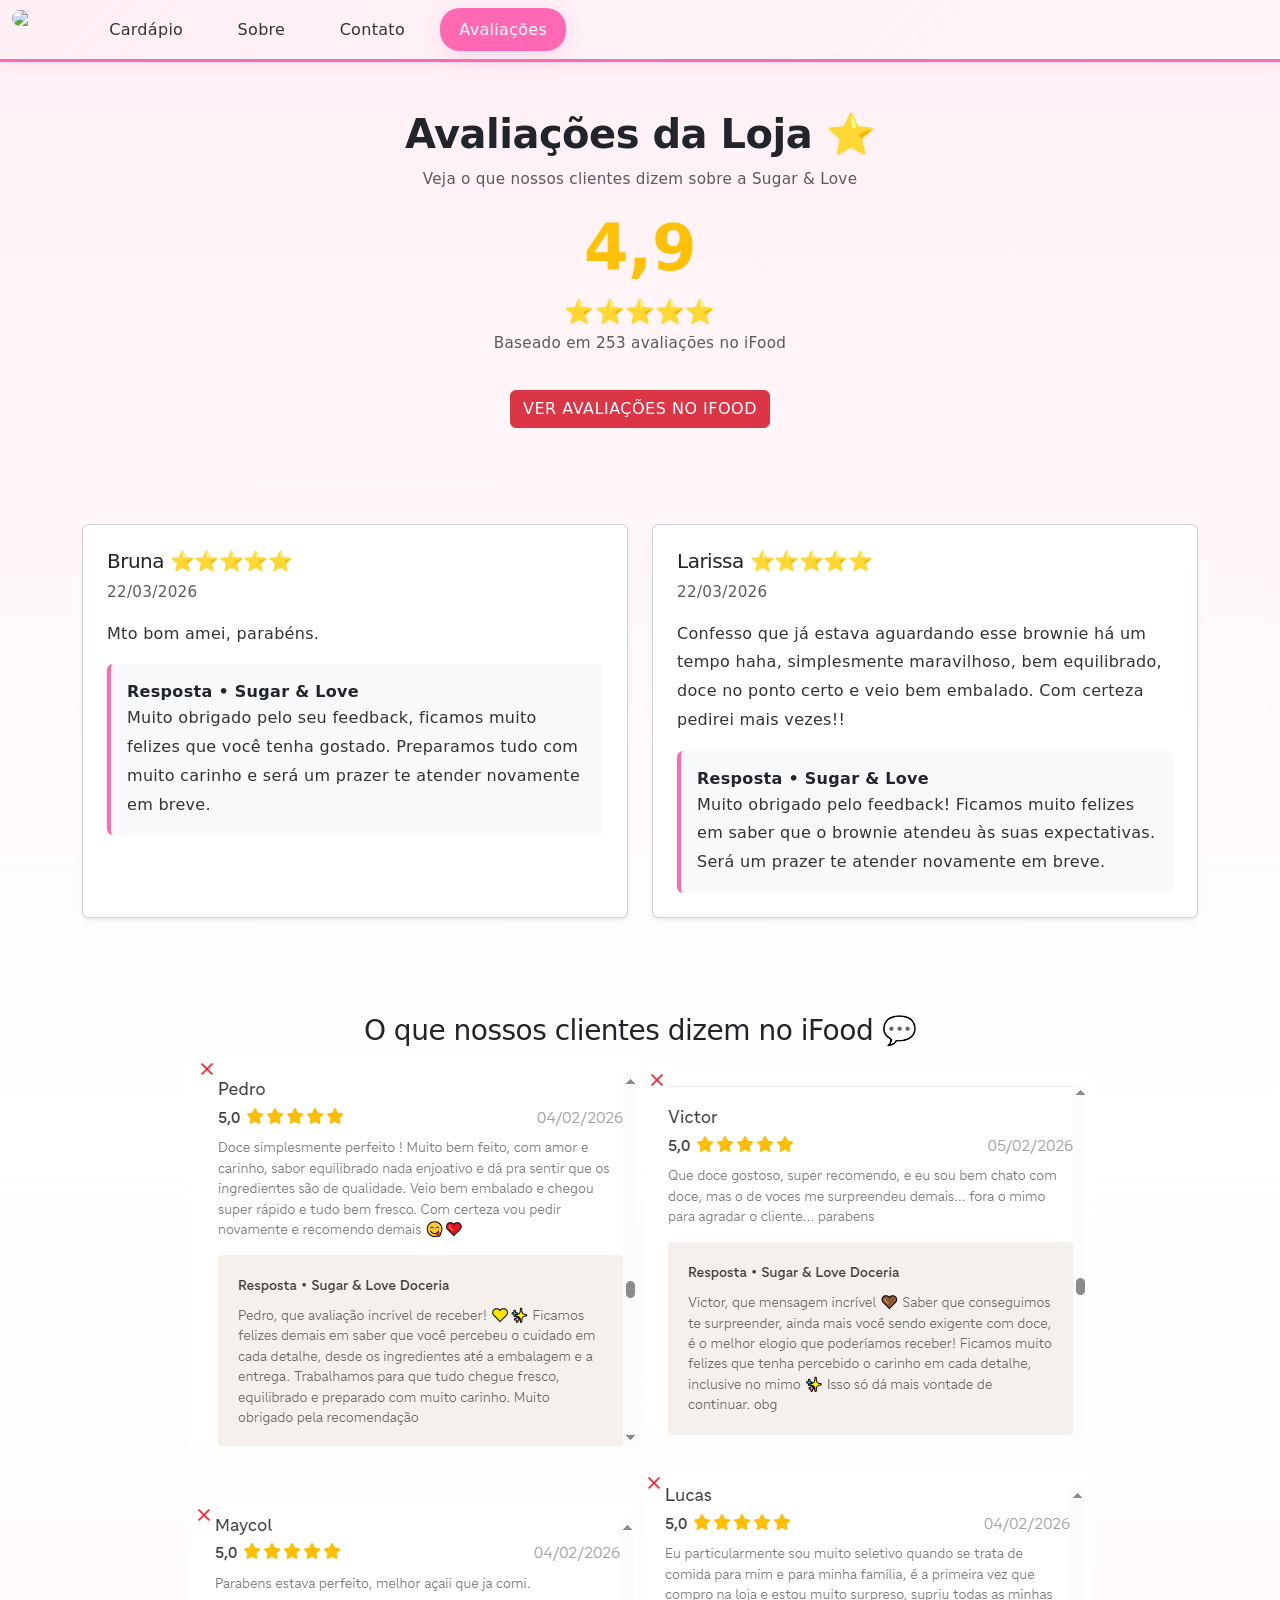
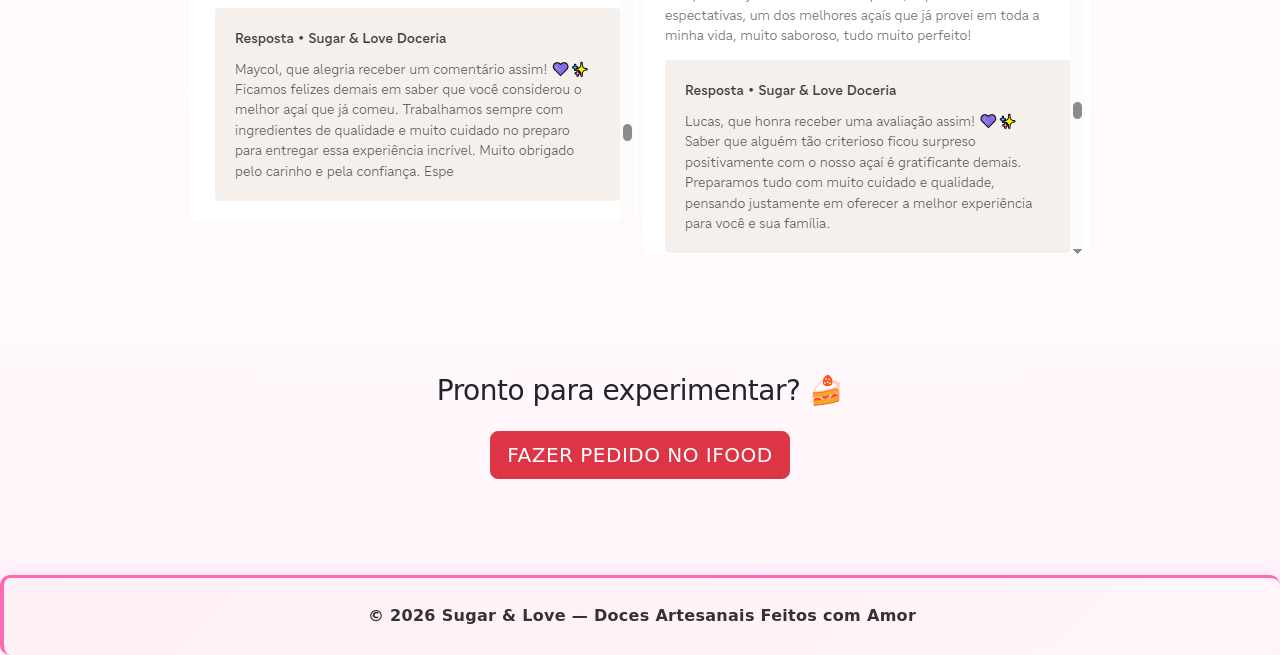
==== avaliacao.html @ f646b793 "Salvando versão 1.0" ====
<!DOCTYPE html>
<html lang="pt-br">
<head>
<meta charset="UTF-8">
<meta name="viewport" content="width=device-width, initial-scale=1.0">
<title>Sugar & Love</title>

<link rel="stylesheet" href="style.css">
<link href="https://cdn.jsdelivr.net/npm/bootstrap@5.3.8/dist/css/bootstrap.min.css" rel="stylesheet">
</head>

<body>

<!-- NAVBAR -->
<nav class="navbar navbar-expand-lg bg-body-tertiary">
  <div class="container-fluid">

    <img src="https://static.ifood-static.com.br/image/upload/t_thumbnail/logosgde/5c410f8b-b0fc-47ad-8685-6203dd78e1ed/202511262224_t5Yu_7.png"
    style="width:70px;">

    <button class="navbar-toggler" data-bs-toggle="collapse" data-bs-target="#nav">
      <span class="navbar-toggler-icon"></span>
    </button>

    <div class="collapse navbar-collapse" id="nav">
      <ul class="navbar-nav me-auto">
        <li class="nav-item"><a class="nav-link" href="index.html">Cardápio</a></li>
        <li class="nav-item"><a class="nav-link" href="sobre.html">Sobre</a></li>
        <li class="nav-item"><a class="nav-link" href="contato.html">Contato</a></li>
        <li class="nav-item"><a class="nav-link active" href="avaliacao.html">Avaliações</a></li>
      </ul>
    </div>

  </div>
</nav>


<!-- NOTA GERAL -->
<section class="container text-center py-5">

    <h1 class="fw-bold">Avaliações da Loja ⭐</h1>
    <p class="text-muted">Veja o que nossos clientes dizem sobre a Sugar & Love</p>

    <h2 class="display-3 fw-bold text-warning">4,9</h2>
    <div style="font-size:24px;">⭐⭐⭐⭐⭐</div>
    <p class="text-muted">Baseado em 253 avaliações no iFood</p>

    <a href="https://www.ifood.com.br/delivery/sao-paulo-sp/sugar--love-doceria-jardim-vaz-de-lima/5c410f8b-b0fc-47ad-8685-6203dd78e1ed"
       target="_blank"
       class="btn btn-danger mt-3">
       Ver avaliações no iFood
    </a>

</section>


<!-- AVALIAÇÕES -->
<section class="container pb-5">

<div class="row g-4">

<!-- Avaliação 1 -->
<div class="col-md-6">
<div class="card shadow-sm p-4 h-100">

<h5>Bruna ⭐⭐⭐⭐⭐</h5>
<small class="text-muted">22/03/2026</small>

<p class="mt-3">
Mto bom amei, parabéns.
</p>

<div class="bg-light p-3 rounded">
<strong>Resposta • Sugar & Love</strong>
<p class="mb-0">
Muito obrigado pelo seu feedback, ficamos muito felizes que você tenha gostado.
Preparamos tudo com muito carinho e será um prazer te atender novamente em breve.
</p>
</div>

</div>
</div>


<!-- Avaliação 2 -->
<div class="col-md-6">
<div class="card shadow-sm p-4 h-100">

<h5>Larissa ⭐⭐⭐⭐⭐</h5>
<small class="text-muted">22/03/2026</small>

<p class="mt-3">
Confesso que já estava aguardando esse brownie há um tempo haha,
simplesmente maravilhoso, bem equilibrado, doce no ponto certo
e veio bem embalado. Com certeza pedirei mais vezes!!
</p>

<div class="bg-light p-3 rounded">
<strong>Resposta • Sugar & Love</strong>
<p class="mb-0">
Muito obrigado pelo feedback! Ficamos muito felizes em saber que o brownie
atendeu às suas expectativas. Será um prazer te atender novamente em breve.
</p>
</div>

</div>
</div>

</div>

</section>


<section class="container text-center py-5">

<h3>O que nossos clientes dizem no iFood 💬</h3>

<img src="img/avaliação1.png" >
<img src="img/avaliação3.png" >
<img src="img/avaliação2.png" >
<img src="img/avaliação4.png" >

</section>


<!-- CTA FINAL -->
<section class="text-center pb-5">
<h3>Pronto para experimentar? 🍰</h3>
<a href="https://www.ifood.com.br/delivery/sao-paulo-sp/sugar--love-doceria-jardim-vaz-de-lima/5c410f8b-b0fc-47ad-8685-6203dd78e1ed"
class="btn btn-lg btn-danger mt-3" target="_blank">
Fazer Pedido no iFood
</a>
</section>


<footer class="text-center py-4 bg-light">
<p class="mb-0">© 2026 Sugar & Love — Doces Artesanais Feitos com Amor</p>
</footer>


<script src="https://cdn.jsdelivr.net/npm/bootstrap@5.3.8/dist/js/bootstrap.bundle.min.js"></script>

</body>
</html>
---- style.css ----
/* ========================================
   SUGAR & LOVE - STYLESHEET PINK DREAM
   ======================================== */

:root {
  --cor-rosa-principal: #FF69B4;
  --cor-rosa-claro: #FFB6D9;
  --cor-rosa-muito-claro: #FFF0F5;
  --cor-rosa-escuro: #E75480;
  --cor-rosa-medio: #FF85C0;
  --cor-branco: #FFFFFF;
  --cor-cinza-claro: #F5F5F5;
  --cor-cinza: #888888;
  --cor-texto: #333333;
  --cor-acento: #FFD700;
  --sombra-leve: 0 2px 10px rgba(255, 105, 180, 0.15);
  --sombra-media: 0 5px 20px rgba(255, 105, 180, 0.2);
  --sombra-forte: 0 10px 30px rgba(255, 105, 180, 0.25);
}

*, *::before, *::after {
  box-sizing: border-box;
}

html { scroll-behavior: smooth; }

body {
  font-family: 'Poppins', 'Segoe UI', Tahoma, Geneva, Verdana, sans-serif;
  background: linear-gradient(180deg, var(--cor-rosa-muito-claro) 0%, var(--cor-branco) 50%, #FFF5FA 100%);
  color: var(--cor-texto);
  line-height: 1.6;
  letter-spacing: 0.3px;
  min-height: 100vh;
}

/* TIPOGRAFIA */
h1, h2, h3, h4, h5, h6 {
  font-weight: 800;
  color: var(--cor-rosa-principal);
  margin-bottom: 1.2rem;
  letter-spacing: -0.5px;
}
h1 { font-size: 2.8rem; }
h2 { font-size: 2.2rem; }
h3 { font-size: 1.6rem; }
h4 { font-size: 1.3rem; }
h5 { font-size: 1.1rem; }

p {
  color: var(--cor-texto);
  margin-bottom: 1rem;
  line-height: 1.8;
  font-size: 1rem;
}

a {
  color: var(--cor-rosa-principal);
  text-decoration: none;
  transition: all 0.3s ease;
}
a:hover {
  color: var(--cor-rosa-escuro);
  text-decoration: underline;
}

/* NAVBAR */
.navbar {
  background: linear-gradient(135deg, var(--cor-rosa-muito-claro) 0%, #FFF5FA 100%);
  border-bottom: 3px solid var(--cor-rosa-principal);
  box-shadow: var(--sombra-leve);
  padding: 1rem 0;
  position: sticky;
  top: 0;
  z-index: 1000;
}
.navbar-brand {
  font-weight: 800;
  color: var(--cor-rosa-principal) !important;
  font-size: 1.6rem;
  margin-left: 1rem;
  text-transform: uppercase;
  letter-spacing: 1px;
}
.nav-link {
  color: var(--cor-texto) !important;
  font-weight: 700;
  margin: 0 0.5rem;
  padding: 0.6rem 1.2rem !important;
  border-radius: 20px;
  transition: all 0.3s ease;
  font-size: 0.95rem;
}
.nav-link:hover {
  background-color: var(--cor-rosa-claro);
  color: var(--cor-rosa-principal) !important;
  transform: translateY(-2px);
}
.nav-link.active {
  color: var(--cor-branco) !important;
  background-color: var(--cor-rosa-principal);
  box-shadow: var(--sombra-media);
}
.navbar-toggler { border: 2px solid var(--cor-rosa-principal); }
.navbar-toggler:focus { box-shadow: 0 0 0 0.25rem rgba(255,105,180,0.25); }

/* BOTÕES */
.btn {
  font-weight: 700;
  border-radius: 30px;
  padding: 0.7rem 1.8rem;
  transition: all 0.3s ease;
  text-transform: uppercase;
  letter-spacing: 0.5px;
  font-size: 0.9rem;
  cursor: pointer;
}
.btn-primary { background-color: var(--cor-rosa-principal); color: white; border: none; }
.btn-primary:hover { background-color: var(--cor-rosa-escuro); transform: translateY(-3px); box-shadow: var(--sombra-media); color: white; }
.btn-danger { background-color: #FF6B6B; color: white; border: none; }
.btn-danger:hover { background-color: #FF5252; transform: translateY(-3px); box-shadow: var(--sombra-media); color: white; }
.btn-success { background-color: #66BB6A; color: white; border: none; }
.btn-success:hover { background-color: #4CAF50; transform: translateY(-3px); box-shadow: var(--sombra-media); color: white; }
.btn-outline-dark {
  color: var(--cor-rosa-principal);
  border: 2px solid var(--cor-rosa-principal);
  background-color: transparent;
}
.btn-outline-dark:hover {
  background-color: var(--cor-rosa-principal);
  color: white;
  transform: translateY(-3px);
  box-shadow: var(--sombra-media);
}
.btn-lg { padding: 0.9rem 2.2rem; font-size: 1.05rem; }

/* CARDS */
.card {
  border: 2px solid var(--cor-rosa-claro);
  border-radius: 15px;
  overflow: hidden;
  transition: all 0.3s ease;
  background-color: var(--cor-branco);
  box-shadow: var(--sombra-leve);
  animation: fadeIn 0.5s ease-out;
}
.card:hover {
  transform: translateY(-8px);
  box-shadow: var(--sombra-forte);
  border-color: var(--cor-rosa-principal);
}
.card-img-top {
  height: 250px;
  object-fit: cover;
  border-bottom: 3px solid var(--cor-rosa-claro);
  transition: transform 0.3s ease;
}
.card:hover .card-img-top { transform: scale(1.05); }
.card-title { color: var(--cor-rosa-principal); font-weight: 800; font-size: 1.2rem; }
.card-text { color: var(--cor-texto); font-size: 0.95rem; line-height: 1.7; }

/* Cards lado a lado no cardápio (index) */
.cards-wrapper {
  display: flex;
  flex-wrap: wrap;
  gap: 2rem;
  padding: 1rem;
  justify-content: center;
}
.cards-wrapper > .card {
  flex: 1 1 calc(33.333% - 2rem);
  min-width: 280px;
  max-width: 400px;
}

/* CAROUSEL */
/* Desktop */
.carousel-item img {
  height: 800px;
  object-fit: cover;
  border: 3px solid var(--cor-rosa-claro);
}

/* Celular */
@media (max-width: 768px) {
  .carousel-item img {
    height: 200px; /* menor no mobile */
  }
}

/* SEÇÕES */
section { padding: 3rem 0; }
.container { max-width: 1200px; }

/* FOOTER */
footer {
  background: linear-gradient(135deg, var(--cor-rosa-muito-claro) 0%, #FFF5FA 100%);
  border-top: 3px solid var(--cor-rosa-principal);
  color: var(--cor-texto);
  margin-top: 3rem;
  box-shadow: 0 -5px 15px rgba(255,105,180,0.1);
}
footer p { margin-bottom: 0; font-weight: 600; }

/* IMAGENS */
img {
  max-width: 100%;
  height: auto;
  border-radius: 10px;
  margin-bottom: 1.5rem;
  transition: all 0.3s ease;
}
img:hover { transform: scale(1.02); box-shadow: var(--sombra-media); }

/* DISPLAY */
.display-3 { font-size: 3.5rem; color: var(--cor-rosa-principal); font-weight: 900; }
.text-warning { color: var(--cor-acento) !important; }
.text-muted { color: var(--cor-cinza) !important; font-size: 0.95rem; }

/* BACKGROUND LIGHT */
.bg-light {
  background-color: var(--cor-rosa-muito-claro) !important;
  border-left: 4px solid var(--cor-rosa-principal);
  border-radius: 10px;
}

/* ANIMAÇÕES */
@keyframes fadeIn {
  from { opacity: 0; transform: translateY(10px); }
  to { opacity: 1; transform: translateY(0); }
}

/* OUTROS */
hr { border-color: var(--cor-rosa-claro); margin: 1.5rem 0; }
.rounded { border-radius: 10px !important; }

/* ACESSIBILIDADE */
:focus-visible { outline: 2px solid var(--cor-rosa-principal); outline-offset: 2px; }

/* SCROLL */
::-webkit-scrollbar { width: 10px; }
::-webkit-scrollbar-track { background: var(--cor-rosa-muito-claro); }
::-webkit-scrollbar-thumb { background: var(--cor-rosa-principal); border-radius: 5px; }
::-webkit-scrollbar-thumb:hover { background: var(--cor-rosa-escuro); }

/* RESPONSIVE */
@media (max-width: 768px) {
  h1 { font-size: 2rem; }
  h2 { font-size: 1.6rem; }
  h3 { font-size: 1.3rem; }
  .display-3 { font-size: 2.5rem; }
  section { padding: 2rem 0; }
  .card-img-top { height: 200px; }
  .navbar { padding: 0.8rem 0; }
  .nav-link { margin: 0.3rem 0; padding: 0.5rem 1rem !important; }
  .cards-wrapper > .card { flex: 1 1 calc(50% - 2rem); min-width: 250px; }
}

@media (max-width: 576px) {
  h1 { font-size: 1.5rem; }
  h2 { font-size: 1.2rem; }
  h3 { font-size: 1rem; }
  .display-3 { font-size: 2rem; }
  section { padding: 1.5rem 0; }
  .container { padding: 0 1rem; }
  .carousel-control-prev,
  .carousel-control-next { width: 40px; height: 40px; }
}
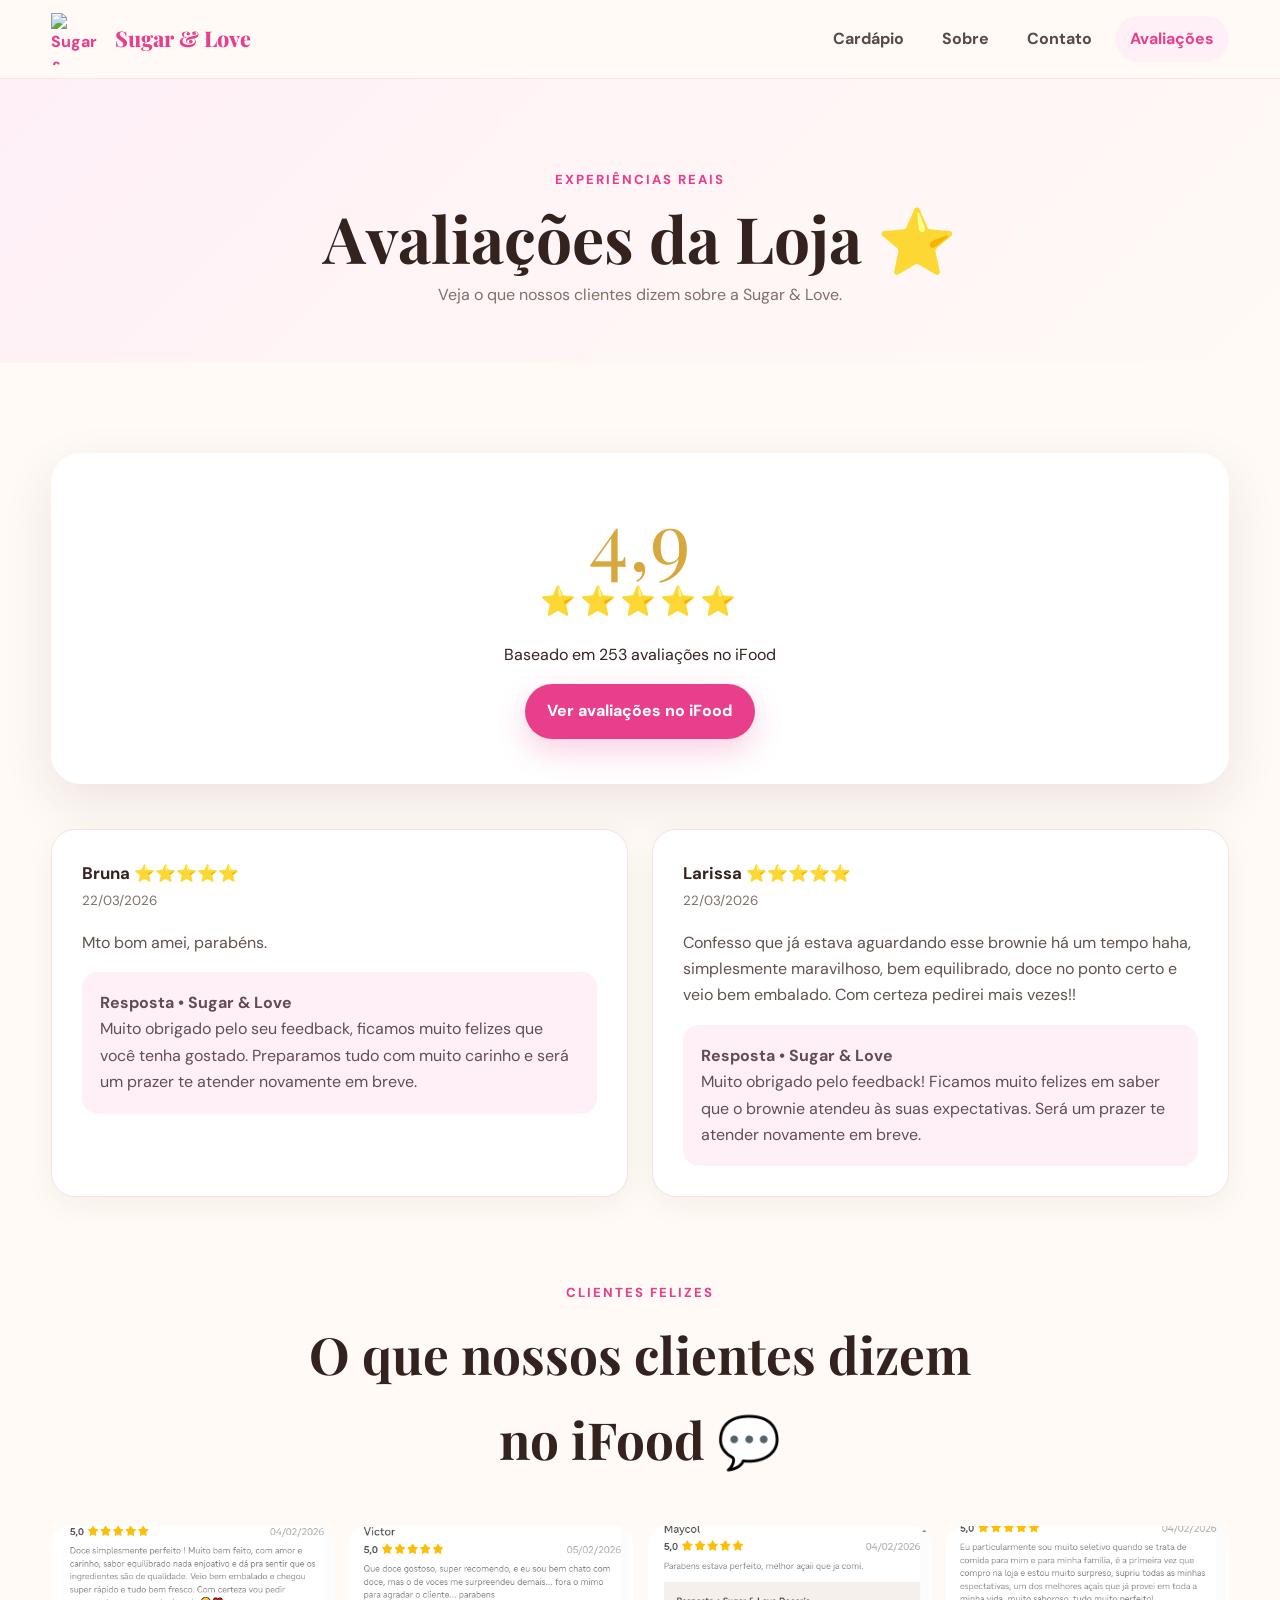
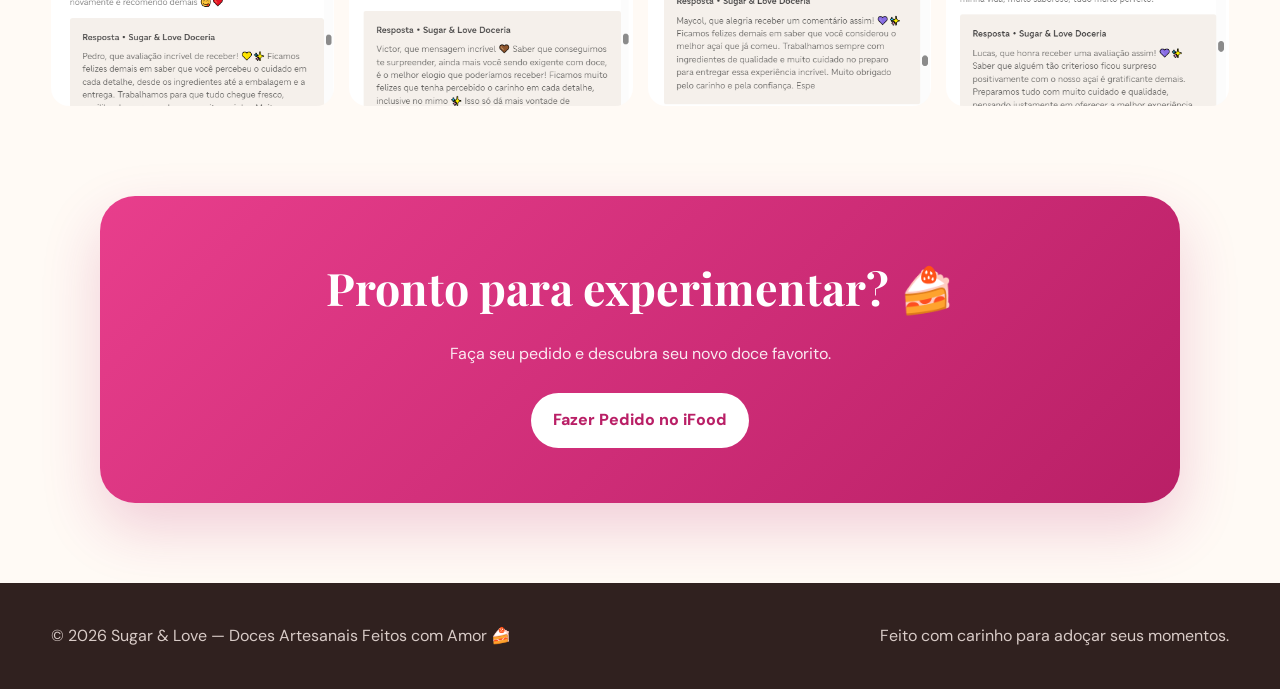
==== commit a5927139: "Atualizei o design do site" ====
--- a/avaliacao.html
+++ b/avaliacao.html
@@ -1,144 +1,34 @@
 <!DOCTYPE html>
-<html lang="pt-br">
+<html lang="pt-BR">
 <head>
-<meta charset="UTF-8">
-<meta name="viewport" content="width=device-width, initial-scale=1.0">
+<meta charset="UTF-8"><meta name="viewport" content="width=device-width, initial-scale=1.0">
 <title>Sugar & Love</title>
-
 <link rel="stylesheet" href="style.css">
-<link href="https://cdn.jsdelivr.net/npm/bootstrap@5.3.8/dist/css/bootstrap.min.css" rel="stylesheet">
-</head>
-
-<body>
-
-<!-- NAVBAR -->
-<nav class="navbar navbar-expand-lg bg-body-tertiary">
-  <div class="container-fluid">
-
-    <img src="https://static.ifood-static.com.br/image/upload/t_thumbnail/logosgde/5c410f8b-b0fc-47ad-8685-6203dd78e1ed/202511262224_t5Yu_7.png"
-    style="width:70px;">
-
-    <button class="navbar-toggler" data-bs-toggle="collapse" data-bs-target="#nav">
-      <span class="navbar-toggler-icon"></span>
-    </button>
-
-    <div class="collapse navbar-collapse" id="nav">
-      <ul class="navbar-nav me-auto">
-        <li class="nav-item"><a class="nav-link" href="index.html">Cardápio</a></li>
-        <li class="nav-item"><a class="nav-link" href="sobre.html">Sobre</a></li>
-        <li class="nav-item"><a class="nav-link" href="contato.html">Contato</a></li>
-        <li class="nav-item"><a class="nav-link active" href="avaliacao.html">Avaliações</a></li>
-      </ul>
-    </div>
-
-  </div>
-</nav>
-
-
-<!-- NOTA GERAL -->
-<section class="container text-center py-5">
-
-    <h1 class="fw-bold">Avaliações da Loja ⭐</h1>
-    <p class="text-muted">Veja o que nossos clientes dizem sobre a Sugar & Love</p>
-
-    <h2 class="display-3 fw-bold text-warning">4,9</h2>
-    <div style="font-size:24px;">⭐⭐⭐⭐⭐</div>
-    <p class="text-muted">Baseado em 253 avaliações no iFood</p>
-
-    <a href="https://www.ifood.com.br/delivery/sao-paulo-sp/sugar--love-doceria-jardim-vaz-de-lima/5c410f8b-b0fc-47ad-8685-6203dd78e1ed"
-       target="_blank"
-       class="btn btn-danger mt-3">
-       Ver avaliações no iFood
-    </a>
-
-</section>
-
-
-<!-- AVALIAÇÕES -->
-<section class="container pb-5">
-
-<div class="row g-4">
-
-<!-- Avaliação 1 -->
-<div class="col-md-6">
-<div class="card shadow-sm p-4 h-100">
-
-<h5>Bruna ⭐⭐⭐⭐⭐</h5>
-<small class="text-muted">22/03/2026</small>
-
-<p class="mt-3">
-Mto bom amei, parabéns.
-</p>
-
-<div class="bg-light p-3 rounded">
-<strong>Resposta • Sugar & Love</strong>
-<p class="mb-0">
-Muito obrigado pelo seu feedback, ficamos muito felizes que você tenha gostado.
-Preparamos tudo com muito carinho e será um prazer te atender novamente em breve.
-</p>
+<script src="https://cdn.jsdelivr.net/npm/gsap@3.12.5/dist/gsap.min.js"></script>
+<script src="https://cdn.jsdelivr.net/npm/gsap@3.12.5/dist/ScrollTrigger.min.js"></script>
+</head><body>
+<nav class="navbar"><div class="container nav-inner">
+<a class="logo" href="index.html"><img src="https://static.ifood-static.com.br/image/upload/t_thumbnail/logosgde/5c410f8b-b0fc-47ad-8685-6203dd78e1ed/202511262224_t5Yu_7.png" alt="Sugar & Love"><span>Sugar & Love</span></a>
+<button class="menu-btn" aria-label="Abrir menu">☰</button>
+<div class="nav-links">
+<a class="" href="index.html">Cardápio</a>
+<a class="" href="sobre.html">Sobre</a>
+<a class="" href="contato.html">Contato</a>
+<a class="active" href="avaliacao.html">Avaliações</a>
+</div></div></nav>
+<main>
+<section class="page-head"><div class="container"><div class="eyebrow">Experiências reais</div><h1>Avaliações da Loja ⭐</h1><p>Veja o que nossos clientes dizem sobre a Sugar & Love.</p></div></section>
+<section class="section"><div class="container">
+<div class="rating"><div class="rating-number">4,9</div><div class="stars">⭐⭐⭐⭐⭐</div><p>Baseado em 253 avaliações no iFood</p><a class="btn btn-primary" href="https://www.ifood.com.br/delivery/sao-paulo-sp/sugar--love-doceria-jardim-vaz-de-lima/5c410f8b-b0fc-47ad-8685-6203dd78e1ed" target="_blank" rel="noopener">Ver avaliações no iFood</a></div>
+<div class="reviews">
+<article class="review"><div class="review-top"><div><h3>Bruna ⭐⭐⭐⭐⭐</h3><small>22/03/2026</small></div></div><p>Mto bom amei, parabéns.</p><div class="reply"><strong>Resposta • Sugar & Love</strong><br>Muito obrigado pelo seu feedback, ficamos muito felizes que você tenha gostado. Preparamos tudo com muito carinho e será um prazer te atender novamente em breve.</div></article>
+<article class="review"><div class="review-top"><div><h3>Larissa ⭐⭐⭐⭐⭐</h3><small>22/03/2026</small></div></div><p>Confesso que já estava aguardando esse brownie há um tempo haha, simplesmente maravilhoso, bem equilibrado, doce no ponto certo e veio bem embalado. Com certeza pedirei mais vezes!!</p><div class="reply"><strong>Resposta • Sugar & Love</strong><br>Muito obrigado pelo feedback! Ficamos muito felizes em saber que o brownie atendeu às suas expectativas. Será um prazer te atender novamente em breve.</div></article>
 </div>
-
-</div>
-</div>
-
-
-<!-- Avaliação 2 -->
-<div class="col-md-6">
-<div class="card shadow-sm p-4 h-100">
-
-<h5>Larissa ⭐⭐⭐⭐⭐</h5>
-<small class="text-muted">22/03/2026</small>
-
-<p class="mt-3">
-Confesso que já estava aguardando esse brownie há um tempo haha,
-simplesmente maravilhoso, bem equilibrado, doce no ponto certo
-e veio bem embalado. Com certeza pedirei mais vezes!!
-</p>
-
-<div class="bg-light p-3 rounded">
-<strong>Resposta • Sugar & Love</strong>
-<p class="mb-0">
-Muito obrigado pelo feedback! Ficamos muito felizes em saber que o brownie
-atendeu às suas expectativas. Será um prazer te atender novamente em breve.
-</p>
-</div>
-
-</div>
-</div>
-
-</div>
-
-</section>
-
-
-<section class="container text-center py-5">
-
-<h3>O que nossos clientes dizem no iFood 💬</h3>
-
-<img src="img/avaliação1.png" >
-<img src="img/avaliação3.png" >
-<img src="img/avaliação2.png" >
-<img src="img/avaliação4.png" >
-
-</section>
-
-
-<!-- CTA FINAL -->
-<section class="text-center pb-5">
-<h3>Pronto para experimentar? 🍰</h3>
-<a href="https://www.ifood.com.br/delivery/sao-paulo-sp/sugar--love-doceria-jardim-vaz-de-lima/5c410f8b-b0fc-47ad-8685-6203dd78e1ed"
-class="btn btn-lg btn-danger mt-3" target="_blank">
-Fazer Pedido no iFood
-</a>
-</section>
-
-
-<footer class="text-center py-4 bg-light">
-<p class="mb-0">© 2026 Sugar & Love — Doces Artesanais Feitos com Amor</p>
-</footer>
-
-
-<script src="https://cdn.jsdelivr.net/npm/bootstrap@5.3.8/dist/js/bootstrap.bundle.min.js"></script>
-
-</body>
-</html>+<div class="section-head" style="margin-top:85px"><div class="eyebrow">Clientes felizes</div><h2>O que nossos clientes dizem no iFood 💬</h2></div>
+<div class="review-gallery"><img src="img/avaliação1.png" alt="Avaliação de cliente"><img src="img/avaliação3.png" alt="Avaliação de cliente"><img src="img/avaliação2.png" alt="Avaliação de cliente"><img src="img/avaliação4.png" alt="Avaliação de cliente"></div>
+</div></section>
+<section class="cta"><h2>Pronto para experimentar? 🍰</h2><p>Faça seu pedido e descubra seu novo doce favorito.</p><a class="btn" href="https://www.ifood.com.br/delivery/sao-paulo-sp/sugar--love-doceria-jardim-vaz-de-lima/5c410f8b-b0fc-47ad-8685-6203dd78e1ed" target="_blank" rel="noopener">Fazer Pedido no iFood</a></section>
+</main><footer><div class="container footer-inner">
+<p>© 2026 Sugar & Love — Doces Artesanais Feitos com Amor 🍰</p>
+<p>Feito com carinho para adoçar seus momentos.</p>
+</div></footer><script src="script.js"></script></body></html>
--- a/style.css
+++ b/style.css
@@ -1,267 +1,216 @@
-/* ========================================
-   SUGAR & LOVE - STYLESHEET PINK DREAM
-   ======================================== */
-
-:root {
-  --cor-rosa-principal: #FF69B4;
-  --cor-rosa-claro: #FFB6D9;
-  --cor-rosa-muito-claro: #FFF0F5;
-  --cor-rosa-escuro: #E75480;
-  --cor-rosa-medio: #FF85C0;
-  --cor-branco: #FFFFFF;
-  --cor-cinza-claro: #F5F5F5;
-  --cor-cinza: #888888;
-  --cor-texto: #333333;
-  --cor-acento: #FFD700;
-  --sombra-leve: 0 2px 10px rgba(255, 105, 180, 0.15);
-  --sombra-media: 0 5px 20px rgba(255, 105, 180, 0.2);
-  --sombra-forte: 0 10px 30px rgba(255, 105, 180, 0.25);
-}
-
-*, *::before, *::after {
-  box-sizing: border-box;
-}
-
-html { scroll-behavior: smooth; }
-
-body {
-  font-family: 'Poppins', 'Segoe UI', Tahoma, Geneva, Verdana, sans-serif;
-  background: linear-gradient(180deg, var(--cor-rosa-muito-claro) 0%, var(--cor-branco) 50%, #FFF5FA 100%);
-  color: var(--cor-texto);
-  line-height: 1.6;
-  letter-spacing: 0.3px;
-  min-height: 100vh;
-}
-
-/* TIPOGRAFIA */
-h1, h2, h3, h4, h5, h6 {
-  font-weight: 800;
-  color: var(--cor-rosa-principal);
-  margin-bottom: 1.2rem;
-  letter-spacing: -0.5px;
-}
-h1 { font-size: 2.8rem; }
-h2 { font-size: 2.2rem; }
-h3 { font-size: 1.6rem; }
-h4 { font-size: 1.3rem; }
-h5 { font-size: 1.1rem; }
-
-p {
-  color: var(--cor-texto);
-  margin-bottom: 1rem;
-  line-height: 1.8;
-  font-size: 1rem;
-}
-
-a {
-  color: var(--cor-rosa-principal);
-  text-decoration: none;
-  transition: all 0.3s ease;
-}
-a:hover {
-  color: var(--cor-rosa-escuro);
-  text-decoration: underline;
-}
-
-/* NAVBAR */
-.navbar {
-  background: linear-gradient(135deg, var(--cor-rosa-muito-claro) 0%, #FFF5FA 100%);
-  border-bottom: 3px solid var(--cor-rosa-principal);
-  box-shadow: var(--sombra-leve);
-  padding: 1rem 0;
-  position: sticky;
-  top: 0;
-  z-index: 1000;
-}
-.navbar-brand {
-  font-weight: 800;
-  color: var(--cor-rosa-principal) !important;
-  font-size: 1.6rem;
-  margin-left: 1rem;
-  text-transform: uppercase;
-  letter-spacing: 1px;
-}
-.nav-link {
-  color: var(--cor-texto) !important;
-  font-weight: 700;
-  margin: 0 0.5rem;
-  padding: 0.6rem 1.2rem !important;
-  border-radius: 20px;
-  transition: all 0.3s ease;
-  font-size: 0.95rem;
-}
-.nav-link:hover {
-  background-color: var(--cor-rosa-claro);
-  color: var(--cor-rosa-principal) !important;
-  transform: translateY(-2px);
-}
-.nav-link.active {
-  color: var(--cor-branco) !important;
-  background-color: var(--cor-rosa-principal);
-  box-shadow: var(--sombra-media);
-}
-.navbar-toggler { border: 2px solid var(--cor-rosa-principal); }
-.navbar-toggler:focus { box-shadow: 0 0 0 0.25rem rgba(255,105,180,0.25); }
-
-/* BOTÕES */
-.btn {
-  font-weight: 700;
-  border-radius: 30px;
-  padding: 0.7rem 1.8rem;
-  transition: all 0.3s ease;
-  text-transform: uppercase;
-  letter-spacing: 0.5px;
-  font-size: 0.9rem;
-  cursor: pointer;
-}
-.btn-primary { background-color: var(--cor-rosa-principal); color: white; border: none; }
-.btn-primary:hover { background-color: var(--cor-rosa-escuro); transform: translateY(-3px); box-shadow: var(--sombra-media); color: white; }
-.btn-danger { background-color: #FF6B6B; color: white; border: none; }
-.btn-danger:hover { background-color: #FF5252; transform: translateY(-3px); box-shadow: var(--sombra-media); color: white; }
-.btn-success { background-color: #66BB6A; color: white; border: none; }
-.btn-success:hover { background-color: #4CAF50; transform: translateY(-3px); box-shadow: var(--sombra-media); color: white; }
-.btn-outline-dark {
-  color: var(--cor-rosa-principal);
-  border: 2px solid var(--cor-rosa-principal);
-  background-color: transparent;
-}
-.btn-outline-dark:hover {
-  background-color: var(--cor-rosa-principal);
-  color: white;
-  transform: translateY(-3px);
-  box-shadow: var(--sombra-media);
-}
-.btn-lg { padding: 0.9rem 2.2rem; font-size: 1.05rem; }
-
-/* CARDS */
-.card {
-  border: 2px solid var(--cor-rosa-claro);
-  border-radius: 15px;
-  overflow: hidden;
-  transition: all 0.3s ease;
-  background-color: var(--cor-branco);
-  box-shadow: var(--sombra-leve);
-  animation: fadeIn 0.5s ease-out;
-}
-.card:hover {
-  transform: translateY(-8px);
-  box-shadow: var(--sombra-forte);
-  border-color: var(--cor-rosa-principal);
-}
-.card-img-top {
-  height: 250px;
-  object-fit: cover;
-  border-bottom: 3px solid var(--cor-rosa-claro);
-  transition: transform 0.3s ease;
-}
-.card:hover .card-img-top { transform: scale(1.05); }
-.card-title { color: var(--cor-rosa-principal); font-weight: 800; font-size: 1.2rem; }
-.card-text { color: var(--cor-texto); font-size: 0.95rem; line-height: 1.7; }
-
-/* Cards lado a lado no cardápio (index) */
-.cards-wrapper {
-  display: flex;
-  flex-wrap: wrap;
-  gap: 2rem;
-  padding: 1rem;
-  justify-content: center;
-}
-.cards-wrapper > .card {
-  flex: 1 1 calc(33.333% - 2rem);
-  min-width: 280px;
-  max-width: 400px;
-}
-
-/* CAROUSEL */
-/* Desktop */
-.carousel-item img {
-  height: 800px;
-  object-fit: cover;
-  border: 3px solid var(--cor-rosa-claro);
-}
-
-/* Celular */
-@media (max-width: 768px) {
-  .carousel-item img {
-    height: 200px; /* menor no mobile */
-  }
-}
-
-/* SEÇÕES */
-section { padding: 3rem 0; }
-.container { max-width: 1200px; }
-
-/* FOOTER */
-footer {
-  background: linear-gradient(135deg, var(--cor-rosa-muito-claro) 0%, #FFF5FA 100%);
-  border-top: 3px solid var(--cor-rosa-principal);
-  color: var(--cor-texto);
-  margin-top: 3rem;
-  box-shadow: 0 -5px 15px rgba(255,105,180,0.1);
-}
-footer p { margin-bottom: 0; font-weight: 600; }
-
-/* IMAGENS */
-img {
-  max-width: 100%;
-  height: auto;
-  border-radius: 10px;
-  margin-bottom: 1.5rem;
-  transition: all 0.3s ease;
-}
-img:hover { transform: scale(1.02); box-shadow: var(--sombra-media); }
-
-/* DISPLAY */
-.display-3 { font-size: 3.5rem; color: var(--cor-rosa-principal); font-weight: 900; }
-.text-warning { color: var(--cor-acento) !important; }
-.text-muted { color: var(--cor-cinza) !important; font-size: 0.95rem; }
-
-/* BACKGROUND LIGHT */
-.bg-light {
-  background-color: var(--cor-rosa-muito-claro) !important;
-  border-left: 4px solid var(--cor-rosa-principal);
-  border-radius: 10px;
-}
-
-/* ANIMAÇÕES */
-@keyframes fadeIn {
-  from { opacity: 0; transform: translateY(10px); }
-  to { opacity: 1; transform: translateY(0); }
-}
-
-/* OUTROS */
-hr { border-color: var(--cor-rosa-claro); margin: 1.5rem 0; }
-.rounded { border-radius: 10px !important; }
-
-/* ACESSIBILIDADE */
-:focus-visible { outline: 2px solid var(--cor-rosa-principal); outline-offset: 2px; }
-
-/* SCROLL */
-::-webkit-scrollbar { width: 10px; }
-::-webkit-scrollbar-track { background: var(--cor-rosa-muito-claro); }
-::-webkit-scrollbar-thumb { background: var(--cor-rosa-principal); border-radius: 5px; }
-::-webkit-scrollbar-thumb:hover { background: var(--cor-rosa-escuro); }
-
-/* RESPONSIVE */
-@media (max-width: 768px) {
-  h1 { font-size: 2rem; }
-  h2 { font-size: 1.6rem; }
-  h3 { font-size: 1.3rem; }
-  .display-3 { font-size: 2.5rem; }
-  section { padding: 2rem 0; }
-  .card-img-top { height: 200px; }
-  .navbar { padding: 0.8rem 0; }
-  .nav-link { margin: 0.3rem 0; padding: 0.5rem 1rem !important; }
-  .cards-wrapper > .card { flex: 1 1 calc(50% - 2rem); min-width: 250px; }
-}
-
-@media (max-width: 576px) {
-  h1 { font-size: 1.5rem; }
-  h2 { font-size: 1.2rem; }
-  h3 { font-size: 1rem; }
-  .display-3 { font-size: 2rem; }
-  section { padding: 1.5rem 0; }
-  .container { padding: 0 1rem; }
-  .carousel-control-prev,
-  .carousel-control-next { width: 40px; height: 40px; }
-}+
+@import url('https://fonts.googleapis.com/css2?family=DM+Sans:wght@400;500;600;700&family=Playfair+Display:wght@600;700;800&display=swap');
+
+:root{
+  --pink:#e83e8c;
+  --pink-dark:#b91f66;
+  --pink-soft:#fff0f7;
+  --cream:#fffaf5;
+  --brown:#34221f;
+  --muted:#806f6b;
+  --white:#fff;
+  --gold:#d7a83e;
+  --shadow:0 18px 50px rgba(74,35,45,.10);
+  --radius:24px;
+}
+
+*{box-sizing:border-box}
+html{scroll-behavior:smooth}
+body{
+  margin:0;
+  font-family:"DM Sans",sans-serif;
+  color:var(--brown);
+  background:var(--cream);
+  line-height:1.65;
+}
+img{max-width:100%;display:block}
+a{text-decoration:none;color:inherit}
+.container{width:min(1180px,92%);margin:auto}
+
+.navbar{
+  position:sticky;top:0;z-index:1000;
+  background:rgba(255,250,245,.88);
+  backdrop-filter:blur(18px);
+  border-bottom:1px solid rgba(232,62,140,.12);
+}
+.nav-inner{min-height:78px;display:flex;align-items:center;gap:28px}
+.logo{display:flex;align-items:center;gap:12px;font-weight:800;color:var(--pink)}
+.logo img{width:52px;height:52px;object-fit:contain}
+.logo span{font-family:"Playfair Display";font-size:1.35rem}
+.nav-links{margin-left:auto;display:flex;gap:8px;align-items:center}
+.nav-links a{padding:10px 15px;border-radius:999px;font-weight:700;color:#594844}
+.nav-links a:hover,.nav-links a.active{background:var(--pink-soft);color:var(--pink)}
+.menu-btn{display:none;border:0;background:var(--pink);color:#fff;border-radius:12px;padding:10px 13px;font-size:1.2rem}
+
+.hero{
+  position:relative;overflow:hidden;
+  min-height:620px;
+  display:flex;align-items:center;
+  background:
+    radial-gradient(circle at 90% 15%,#ffd5e8 0 9%,transparent 10%),
+    radial-gradient(circle at 8% 85%,#ffe6ef 0 10%,transparent 11%),
+    linear-gradient(135deg,#fff5f9,#fffaf5 55%,#fff0f6);
+}
+.hero:before,.hero:after{
+  content:"";position:absolute;border-radius:50%;filter:blur(1px);opacity:.45;
+}
+.hero:before{width:240px;height:240px;background:#f7a6c8;right:-80px;bottom:-80px}
+.hero:after{width:130px;height:130px;background:#f2d28b;left:5%;top:12%}
+.hero-grid{display:grid;grid-template-columns:1.05fr .95fr;gap:55px;align-items:center;position:relative;z-index:1}
+.eyebrow{color:var(--pink);font-weight:800;text-transform:uppercase;letter-spacing:2px;font-size:.82rem}
+.hero h1,.page-head h1{font-family:"Playfair Display";font-size:clamp(3rem,6vw,5.5rem);line-height:1.02;margin:14px 0 20px}
+.hero h1 span{color:var(--pink)}
+.hero p{font-size:1.12rem;color:var(--muted);max-width:620px}
+.hero-buttons{display:flex;gap:14px;flex-wrap:wrap;margin-top:30px}
+.btn{
+  display:inline-flex;align-items:center;justify-content:center;
+  padding:13px 21px;border-radius:999px;font-weight:800;
+  transition:.3s ease;border:1px solid transparent;
+}
+.btn-primary{background:var(--pink);color:#fff;box-shadow:0 12px 30px rgba(232,62,140,.24)}
+.btn-primary:hover{background:var(--pink-dark);transform:translateY(-3px)}
+.btn-light{background:#fff;border-color:#f2d7e3}
+.btn-light:hover{transform:translateY(-3px);box-shadow:var(--shadow)}
+.hero-image{position:relative}
+.hero-image img{
+  width:100%;height:500px;object-fit:cover;border-radius:40px;
+  box-shadow:var(--shadow);transform:rotate(2deg)
+}
+.badge-float{
+  position:absolute;bottom:25px;left:-25px;background:#fff;padding:18px 20px;
+  border-radius:20px;box-shadow:var(--shadow);font-weight:800
+}
+.badge-float strong{display:block;color:var(--pink);font-size:1.35rem}
+
+.section{padding:90px 0}
+.section.alt{background:#fff}
+.section-head{text-align:center;max-width:700px;margin:0 auto 45px}
+.section-head .eyebrow{margin-bottom:8px}
+.section-head h2{font-family:"Playfair Display";font-size:clamp(2.2rem,4vw,3.4rem);margin:0 0 10px}
+.section-head p{color:var(--muted)}
+
+.category{margin-top:55px}
+.category-title{
+  display:flex;align-items:end;justify-content:space-between;gap:20px;margin-bottom:22px
+}
+.category-title h3{font-family:"Playfair Display";font-size:2rem;margin:0}
+.category-title span{color:var(--pink);font-weight:800}
+.products{display:grid;grid-template-columns:repeat(3,1fr);gap:24px}
+.card{
+  background:#fff;border:1px solid #f2e4e5;border-radius:var(--radius);
+  overflow:hidden;box-shadow:0 8px 30px rgba(80,40,45,.06);
+  transition:.35s ease;display:flex;flex-direction:column
+}
+.card:hover{transform:translateY(-8px);box-shadow:var(--shadow)}
+.card-media{height:260px;overflow:hidden;background:#f8edf1}
+.card-media img{width:100%;height:100%;object-fit:cover;transition:.5s ease}
+.card:hover .card-media img{transform:scale(1.06)}
+.card-body{padding:24px;display:flex;flex-direction:column;flex:1}
+.card h4{font-size:1.13rem;margin:0 0 9px}
+.card p{color:var(--muted);font-size:.94rem;margin:0 0 20px}
+.card .btn{margin-top:auto;width:max-content}
+
+.about-grid,.contact-grid{display:grid;grid-template-columns:1fr 1fr;gap:50px;align-items:center}
+.about-image img{width:100%;height:480px;object-fit:cover;border-radius:35px;box-shadow:var(--shadow)}
+.about-copy h1,.contact-copy h1{font-family:"Playfair Display";font-size:clamp(2.5rem,5vw,4rem);line-height:1.05}
+.about-copy p,.contact-copy p{color:var(--muted);font-size:1.05rem}
+.info-pills{display:flex;gap:10px;flex-wrap:wrap;margin-top:25px}
+.pill{background:var(--pink-soft);color:var(--pink-dark);padding:10px 14px;border-radius:999px;font-weight:700}
+
+.page-head{padding:90px 0 55px;text-align:center;background:linear-gradient(135deg,#fff0f7,#fffaf5)}
+.page-head h1{font-size:clamp(2.7rem,5vw,4.5rem);margin-bottom:12px}
+.page-head p{color:var(--muted);max-width:650px;margin:auto}
+
+.contact-cards{display:grid;grid-template-columns:repeat(2,1fr);gap:24px}
+.contact-card{background:#fff;padding:30px;border-radius:var(--radius);box-shadow:0 8px 30px rgba(80,40,45,.06);border:1px solid #f2e4e5}
+.contact-icon{font-size:2rem;margin-bottom:10px}
+.contact-card h3{font-family:"Playfair Display";font-size:1.6rem;margin:5px 0}
+.contact-card p{color:var(--muted)}
+.contact-card .btn{margin-top:10px}
+
+.rating{text-align:center;background:#fff;padding:45px;border-radius:30px;box-shadow:var(--shadow);margin-bottom:45px}
+.rating-number{font-family:"Playfair Display";font-size:5rem;color:var(--gold);line-height:1}
+.stars{font-size:1.8rem;letter-spacing:4px}
+.reviews{display:grid;grid-template-columns:repeat(2,1fr);gap:24px}
+.review{background:#fff;padding:30px;border-radius:var(--radius);border:1px solid #f2e4e5;box-shadow:0 8px 30px rgba(80,40,45,.05)}
+.review-top{display:flex;justify-content:space-between;gap:15px}
+.review h3{margin:0;font-size:1.05rem}.review small{color:var(--muted)}
+.review p{color:#62514d}.reply{background:var(--pink-soft);padding:18px;border-radius:16px;color:#654b57}
+.review-gallery{display:grid;grid-template-columns:repeat(4,1fr);gap:15px}
+.review-gallery img{width:100%;height:180px;object-fit:cover;border-radius:18px}
+
+.cta{
+  margin:0 auto 80px;width:min(1080px,92%);
+  padding:55px;border-radius:35px;text-align:center;color:#fff;
+  background:linear-gradient(135deg,#e83e8c,#b91f66);
+  box-shadow:0 25px 60px rgba(185,31,102,.2)
+}
+.cta h2{font-family:"Playfair Display";font-size:2.8rem;margin:0 0 10px}
+.cta p{opacity:.9}.cta .btn{background:#fff;color:var(--pink-dark);margin-top:10px}
+
+footer{background:#30211f;color:#fff;padding:40px 0}
+.footer-inner{display:flex;justify-content:space-between;gap:20px;align-items:center}
+footer p{margin:0;color:#d8cbc7}
+
+@media(max-width:900px){
+  .hero-grid,.about-grid,.contact-grid{grid-template-columns:1fr}
+  .hero{padding:70px 0}.hero-image{max-width:700px;margin:auto}
+  .products{grid-template-columns:repeat(2,1fr)}
+  .review-gallery{grid-template-columns:repeat(2,1fr)}
+}
+@media(max-width:680px){
+  .nav-inner{min-height:70px}.menu-btn{display:block;margin-left:auto}
+  .nav-links{display:none;position:absolute;left:4%;right:4%;top:78px;background:#fff;padding:12px;border-radius:18px;box-shadow:var(--shadow);flex-direction:column;align-items:stretch}
+  .nav-links.open{display:flex}.nav-links a{text-align:center}
+  .hero{min-height:auto}.hero-image img{height:360px}.badge-float{left:10px}
+  .section{padding:65px 0}
+  .products,.reviews,.contact-cards{grid-template-columns:1fr}
+  .card-media{height:245px}
+  .footer-inner{flex-direction:column;text-align:center}
+  .cta{padding:38px 22px}.cta h2{font-size:2.2rem}
+}
+@media(prefers-reduced-motion:reduce){*{scroll-behavior:auto!important;transition:none!important;animation:none!important}}
+
+/* CARROSSEL PREMIUM — mantém os 3 banners originais */
+.hero-carousel{min-height:650px}
+.hero-slider{position:relative;min-width:0}
+.slides{
+  position:relative;height:500px;border-radius:40px;overflow:hidden;
+  box-shadow:var(--shadow);background:#f8e8ee;transform:rotate(2deg);
+}
+.slide{
+  position:absolute;inset:0;opacity:0;visibility:hidden;
+  transform:scale(1.035);transition:opacity .65s ease,transform .9s ease,visibility .65s;
+}
+.slide.active{opacity:1;visibility:visible;transform:scale(1)}
+.slide img{width:100%;height:100%;object-fit:cover}
+.slider-arrow{
+  position:absolute;top:50%;transform:translateY(-50%);
+  width:48px;height:48px;border:0;border-radius:50%;
+  background:rgba(255,255,255,.88);color:var(--pink-dark);
+  font-size:2rem;line-height:1;cursor:pointer;z-index:4;
+  box-shadow:0 10px 25px rgba(60,25,40,.14);transition:.25s ease;
+}
+.slider-arrow:hover{background:#fff;transform:translateY(-50%) scale(1.08)}
+.slider-arrow.prev{left:18px}.slider-arrow.next{right:18px}
+.slider-dots{
+  position:absolute;left:50%;bottom:18px;transform:translateX(-50%);
+  display:flex;gap:8px;padding:8px 12px;border-radius:999px;
+  background:rgba(48,33,31,.35);backdrop-filter:blur(8px);z-index:4
+}
+.dot{
+  width:9px;height:9px;padding:0;border:0;border-radius:50%;
+  background:rgba(255,255,255,.55);cursor:pointer;transition:.25s ease
+}
+.dot.active{width:28px;border-radius:999px;background:#fff}
+.hero-slider .badge-float{z-index:5;bottom:28px;left:-25px}
+@media(max-width:900px){
+  .hero-carousel{min-height:auto}
+  .slides{height:430px}
+}
+@media(max-width:680px){
+  .slides{height:360px;transform:none;border-radius:28px}
+  .slider-arrow{width:42px;height:42px;font-size:1.7rem}
+  .slider-arrow.prev{left:12px}.slider-arrow.next{right:12px}
+  .hero-slider .badge-float{left:10px;bottom:18px}
+}
